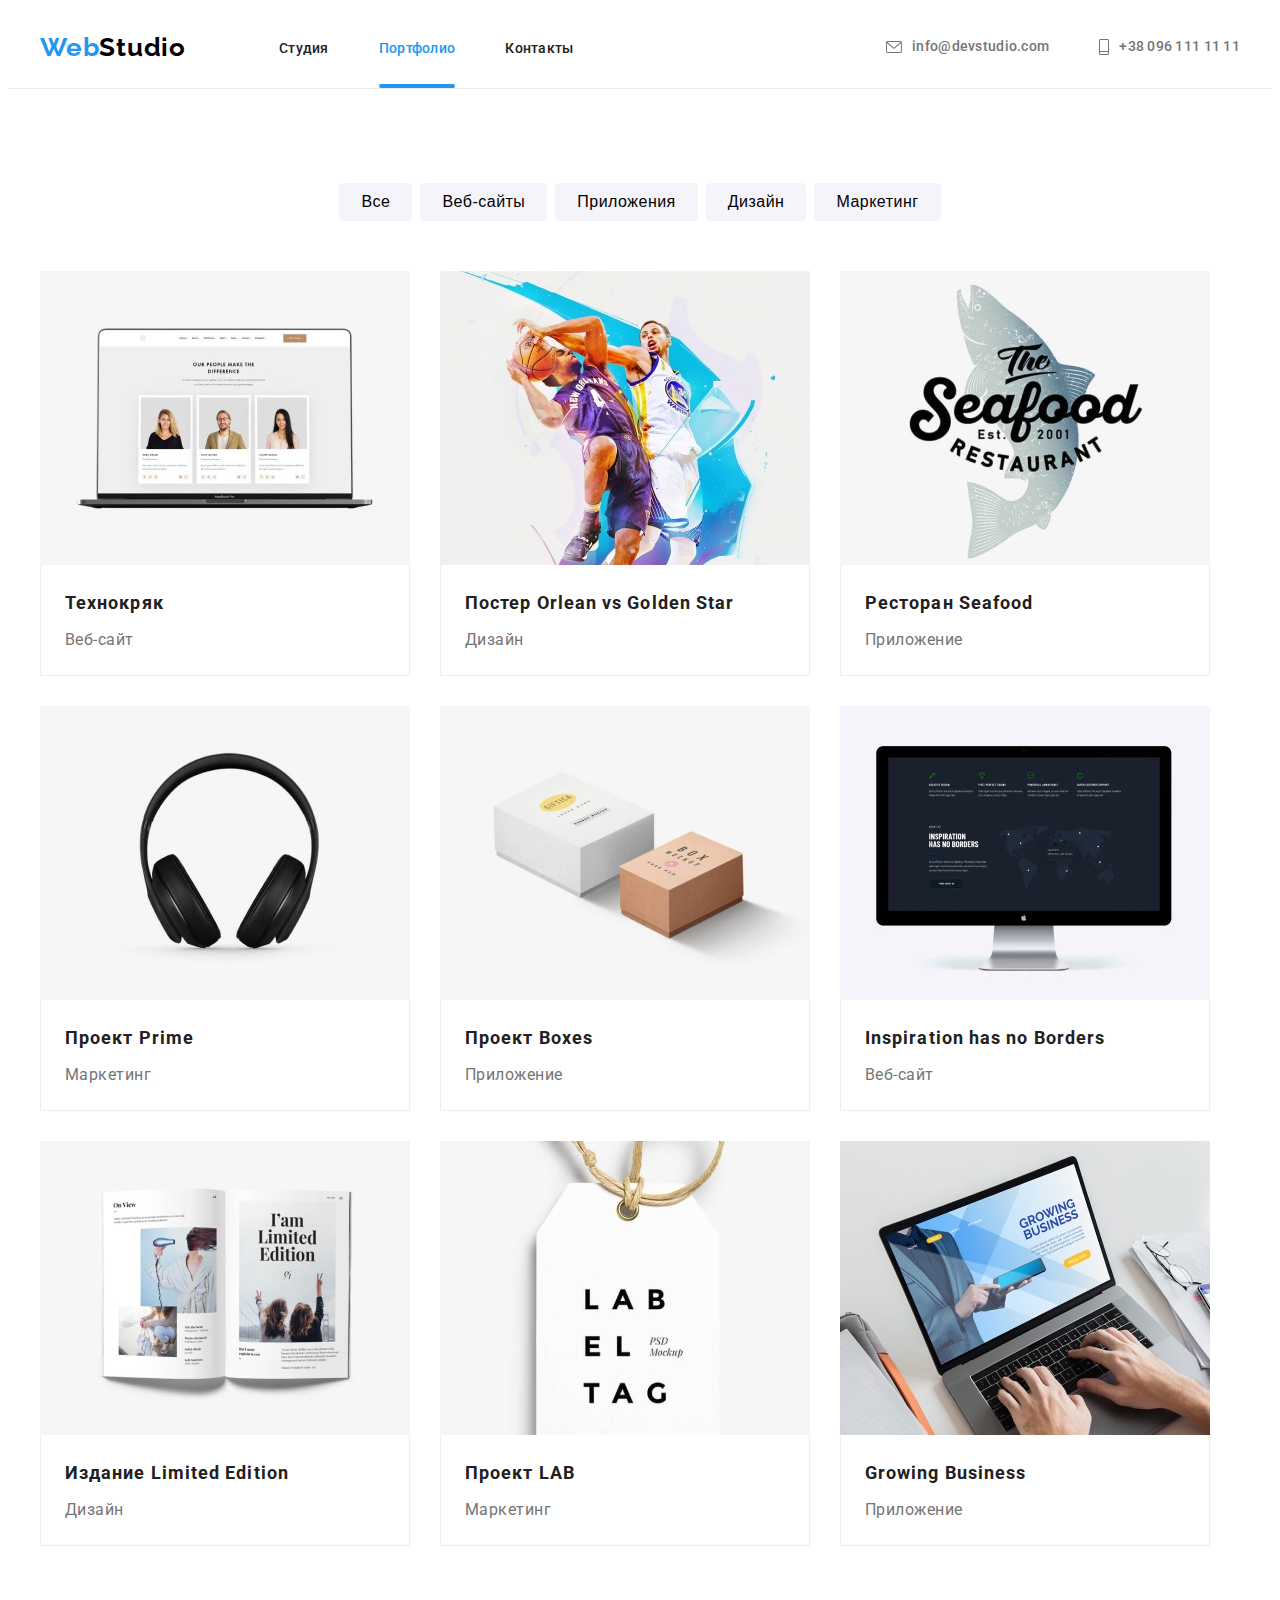
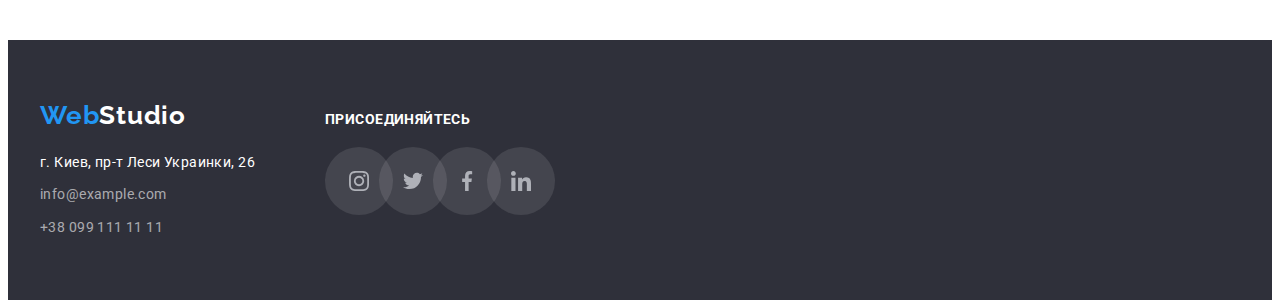
==== portfolio.html @ c86aab71 "Розмітка футер, іконки" ====
<!DOCTYPE html>
<html lang="ru">
<head>
    <meta charset="UTF-8">
    <meta http-equiv="X-UA-Compatible" content="IE=edge">
    <meta name="viewport" content="width=device-width, initial-scale=1.0">
    <title>portfolio</title>
    <link rel="preconnect" href="https://fonts.googleapis.com"> 
    <link rel="preconnect" href="https://fonts.gstatic.com" crossorigin> 
    <link href="https://fonts.googleapis.com/css2?family=Raleway:wght@700&family=Roboto:wght@400;500;700;900&display=swap" rel="stylesheet">
    <link rel="stylesheet" href="https://cdnjs.cloudflare.com/ajax/libs/modern-normalize/1.1.0/modern-normalize.min.css" integrity="sha512-wpPYUAdjBVSE4KJnH1VR1HeZfpl1ub8YT/NKx4PuQ5NmX2tKuGu6U/JRp5y+Y8XG2tV+wKQpNHVUX03MfMFn9Q==" crossorigin="anonymous" referrerpolicy="no-referrer" />
    <link rel="stylesheet" href="./css/styles.css">
</head>
<body>
    <!-- Шапка -->
    <header class="header">
      <div class="container header-container">
        <nav class="header-nav">
          <a href="./index.html" lang="en" class="logo"><span class="web">Web</span>Studio</a>
          <ul class="header-links">
            <li class="header-link"><a class="name-link" href="./index.html">Студия</a></li>
            <li class="header-link"><a class="name-link current" href="./portfolio.html">Портфолио</a></li>
            <li class="header-link"><a class="name-link" href="">Контакты</a></li>
          </ul>
        </nav>
        <ul class="contact-list">
          <li class="contact-item">
          <a class="header-mail-contact" href="mailto:info@devstudio.com"><svg class="contacts-icon-envelope">
            <use href="./images/icons.svg#icon-envelope-new"></use>
        </svg>info@devstudio.com</a>
          </li>
          <li class="contact-item">
           <a class="header-tel-contact" href="tel:+380961111111"><svg class="contacts-icon-smartphone">
            <use href="./images/icons.svg#icon-Vector-2"></use>
        </svg>+38 096 111 11 11</a></li>
        </ul>
    </div>
    </header>
      <!-- Мейн -->
      <main>
          <section class="section-buttons">
        <!--Кнопки-->
        <div class="container">
          <h1 class="invisible-title">Кнопки</h1>
          <ul class="buttons-list">
              <li class="buttons-item"><button type="button" class="button">Все</button></li>
              <li class="buttons-item"><button type="button" class="button">Веб-сайты</button></li>
              <li class="buttons-item"><button type="button" class="button">Приложения</button></li>
              <li class="buttons-item"><button type="button" class="button">Дизайн</button></li>
              <li class="buttons-item"><button type="button" class="button">Маркетинг</button></li>
          </ul> 
          <!--Проекти--> 
          <h2 class="invisible-title">Проекти</h2>
            <ul class="projects-list">
                <li class="project-item">
                  <a href="/" class="project-item-link" target="_blank" rel="noopener noreferrer">
                    <div class="project-item-wrap">
                      <img src="./images/img-project-1.jpg" alt="photo_by_tech" width="370">
                      <p class="project-img-text">Lorem ipsum dolor sit amet consectetur adipisicing elit. Doloribus, necessitatibus, odit ipsum et totam repellendus velit neque mollitia natus saepe ea aliquam reprehenderit iure quia! Minima alias eius magnam eaque.</p>
                    </div>
                    <div class="by-project"><h3 class="project-name">Технокряк</h3>
                    <p class="project-text">Веб-сайт</p></div>
                  </a>
                </li>
                <li class="project-item">
                  <a href="/" class="project-item-link" target="_blank" rel="noopener noreferrer">
                    <div class="project-item-wrap">
                      <img src="./images/img-project-2.jpg" alt="photo_by_poster" width="370">
                      <p class="project-img-text">Lorem ipsum dolor sit amet consectetur adipisicing elit. Doloribus, necessitatibus, odit ipsum et totam repellendus velit neque mollitia natus saepe ea aliquam reprehenderit iure quia! Minima alias eius magnam eaque.</p>
                    </div>
                    <div class="by-project"><h3 class="project-name">Постер <span lang="en">Orlean vs Golden Star</span></h3>
                    <p class="project-text">Дизайн</p></div>
                  </a>
                  </li>
                <li class="project-item">
                  <a href="/" class="project-item-link" target="_blank" rel="noopener noreferrer">
                    <div class="project-item-wrap">
                      <img src="./images/img-project-3.jpg" alt="photo_by_restaurant" width="370">
                      <p class="project-img-text">Lorem ipsum dolor sit amet consectetur adipisicing elit. Doloribus, necessitatibus, odit ipsum et totam repellendus velit neque mollitia natus saepe ea aliquam reprehenderit iure quia! Minima alias eius magnam eaque.</p>
                    </div>
                    <div class="by-project"><h3 class="project-name">Ресторан <span lang="en">Seafood</span></h3>
                    <p class="project-text">Приложение</p></div>
                  </a>
                  </li>
                <li class="project-item">
                  <a href="/" class="project-item-link" target="_blank" rel="noopener noreferrer">
                  <div class="project-item-wrap">
                    <img src="./images/img-project-4.jpg" alt="photo_by_headphone" width="370">
                    <p class="project-img-text">Lorem ipsum dolor sit amet consectetur adipisicing elit. Doloribus, necessitatibus, odit ipsum et totam repellendus velit neque mollitia natus saepe ea aliquam reprehenderit iure quia! Minima alias eius magnam eaque.</p>
                  </div>
                  <div class="by-project"><h3 class="project-name">Проект <span lang="en">Prime</span></h3>
                  <p class="project-text">Маркетинг</p></div>
                </a>
                </li>
                <li class="project-item">
                  <a href="/" class="project-item-link" target="_blank" rel="noopener noreferrer">
                  <div class="project-item-wrap">
                    <img src="./images/img-project-5.jpg" alt="photo_by_boxes" width="370">
                    <p class="project-img-text">Lorem ipsum dolor sit amet consectetur adipisicing elit. Doloribus, necessitatibus, odit ipsum et totam repellendus velit neque mollitia natus saepe ea aliquam reprehenderit iure quia! Minima alias eius magnam eaque.</p>
                  </div>
                  <div class="by-project"><h3 class="project-name">Проект <span lang="en">Boxes</span></h3>
                  <p class="project-text">Приложение</p></div>
                </a>
                </li>
                <li class="project-item">
                  <a href="/" class="project-item-link" target="_blank" rel="noopener noreferrer">
                  <div class="project-item-wrap">
                    <img src="./images/img-project-6.jpg" alt="photo_by_website" width="370">
                    <p class="project-img-text">Lorem ipsum dolor sit amet consectetur adipisicing elit. Doloribus, necessitatibus, odit ipsum et totam repellendus velit neque mollitia natus saepe ea aliquam reprehenderit iure quia! Minima alias eius magnam eaque.</p>
                  </div>
                  <div class="by-project"><h3 lang="en" class="project-name">Inspiration has no Borders</h3>
                  <p class="project-text">Веб-сайт</p></div>
                </a>
                </li>
                <li class="project-item">
                  <a href="/" class="project-item-link" target="_blank" rel="noopener noreferrer">
                  <div class="project-item-wrap">
                    <img src="./images/img-project-7.jpg" alt="photo_by_book" width="370">
                    <p class="project-img-text">Lorem ipsum dolor sit amet consectetur adipisicing elit. Doloribus, necessitatibus, odit ipsum et totam repellendus velit neque mollitia natus saepe ea aliquam reprehenderit iure quia! Minima alias eius magnam eaque.</p>
                  </div>
                  <div class="by-project"><h3 class="project-name">Издание <span lang="en">Limited Edition</span></h3>
                  <p class="project-text">Дизайн</p></div>
                </a>
                </li>
                <li class="project-item">
                  <a href="/" class="project-item-link" target="_blank" rel="noopener noreferrer">
                  <div class="project-item-wrap">
                    <img src="./images/img-project-8.jpg" alt="photo_by_lab" width="370">
                    <p class="project-img-text">Lorem ipsum dolor sit amet consectetur adipisicing elit. Doloribus, necessitatibus, odit ipsum et totam repellendus velit neque mollitia natus saepe ea aliquam reprehenderit iure quia! Minima alias eius magnam eaque.</p>
                  </div>
                  <div class="by-project"><h3 class="project-name">Проект <span lang="en">LAB</span></h3>
                  <p class="project-text">Маркетинг</p></div>
                </a>
                </li>
                <li class="project-item">
                  <a href="/" class="project-item-link" target="_blank" rel="noopener noreferrer">
                  <div class="project-item-wrap">
                    <img src="./images/img-project-9.jpg" alt="photo_by_laptop" width="370">
                    <p class="project-img-text">Lorem ipsum dolor sit amet consectetur adipisicing elit. Doloribus, necessitatibus, odit ipsum et totam repellendus velit neque mollitia natus saepe ea aliquam reprehenderit iure quia! Minima alias eius magnam eaque.</p>
                  </div>
                  <div class="by-project"><h3 lang="en" class="project-name">Growing Business</h3>
                  <p class="project-text">Приложение</p></div>
                </a>
                </li>
            </ul>
        </div>
        </section>
      </main>
      <!-- Футер -->
      <footer class="footer">
        <div class="container footer-container">
            <div class="footer-address">
            <a href="" lang="en" class="logo-footer"><span class="web">Web</span><span class="studio">Studio</span></a>
            <address>
            <ul class="contacts">
              <li class="by-contacts"><a class="map-link" href="https://goo.gl/maps/VNp9f7bhRP9cffX88" target="blank" rel="noopener noreferrer">г. Киев, пр-т Леси Украинки, 26</a></li>
              <li class="by-contacts"><a class="mail-contact" href="mailto:info@example.com">info@example.com</a></li>
              <li class="by-contacts"><a class="tel-contact" href="tel:+380991111111">+38 099 111 11 11</a></li>
            </ul>
          </address>
          </div>
          <div class="footer-social">
            <h3 class="footer-social-title">присоединяйтесь</h3>
            <ul class="social-list">
              <li class="social-item">
                  <a href="" class="social-link footer-social-link" target="_blank" rel="noopener noreferrer">
                      <svg class="social-icon footer-social-icon">
                        <use href="./images/icons.svg#icon-instagram-new"></use>
                      </svg>
                  </a>
              </li>
              <li class="social-item">
                  <a href="" class="social-link footer-social-link" target="_blank" rel="noopener noreferrer">
                      <svg class="social-icon footer-social-icon">
                          <use href="./images/icons.svg#icon-twitter-1"></use>
                      </svg>
                  </a>
              </li>
              <li class="social-item">
                  <a href="" class="social-link footer-social-link" target="_blank" rel="noopener noreferrer">
                      <svg class="social-icon footer-social-icon">
                          <use href="./images/icons.svg#icon-facebook"></use>
                      </svg>
                  </a>
              </li>
              <li class="social-item">
                  <a href="" class="social-link footer-social-link" target="_blank" rel="noopener noreferrer">
                      <svg class="social-icon footer-social-icon">
                          <use href="./images/icons.svg#icon-linkedin"></use>
                      </svg>
                  </a>
              </li>
          </ul>
          </div>
      </div>
      </footer>
</body>
</html>
---- css/styles.css ----
:root {
    --primary-title-color: #212121;
}

:root {
    --primary-text-color: #757575;
}
:root {
    --contact-color: #ffffff;
}
:root {
    --logo-text-color: #2196F3;
}

p, h1, h2, h3, h4, h5, h6 {
    margin: 0;
}

ul {
    margin: 0;
    padding: 0;
}
img {
    display: block;
}

li {
    list-style-type: none;
}



/* невидимі заголовки */

.invisible-title {
    display: none;
    visibility: hidden;
}


/* студія */

body {
    font-family: 'Roboto', sans-serif;
    color: var(--primary-title-color);
}

.section {
    padding-top: 94px;
    padding-bottom: 94px;
}

.slogan 
{
font-weight: 900;
font-size: 44px;
line-height: 1.36;
letter-spacing: 0.06em;
text-transform: uppercase;
text-align: center;
justify-content: center;
color: var(--contact-color);
margin: 0px;
}



.hero {
background-color: #C4C4C4;
padding-top: 200px;
padding-bottom: 200px;
text-align: center;
background-image: linear-gradient(to right, rgba(47, 48, 58, 0.4), rgba(47, 48, 58, 0.4)),
url("../images/bg-image.jpg"); 
max-width: 1600px;
height: 600px;
margin-left: auto;
margin-right: auto;
background-repeat: no-repeat;
background-size: cover;
background-position: center;
}



.btn {
font-weight: bold;
font-size: 16px;
line-height: 1.87;
letter-spacing: 0.06em;
cursor: pointer;
border: none;
color: var(--contact-color);
background-color: var(--logo-text-color);
margin-top: 30px;
justify-content: center;
border-radius: 4px;
padding-top: 10px;
padding-bottom: 10px;
padding-left: 32px;
padding-right: 32px;
}

.btn:hover, .btn:focus {
    color: var(--primary-title-color);
    transition-property: color;
    transition-duration: 250ms;
    transition-timing-function: cubic-bezier(0.4, 0, 0.2, 1);
}

.section-features {
    padding-bottom: 0;
}

.features {
font-weight: bold;
font-size: 14px;
line-height: 1.14;
letter-spacing: 0.03em;
text-transform: uppercase;
margin: 0;
}

/* .features::before {
    content: "";
    display: block;
    height: 120px;
    background-repeat: no-repeat;
    background-size: contain;
    background-position: center;
    background-color: #F5F4FA;
    border-radius: 4px;
    margin-bottom: 30px;
} */


.features-icons {
    display: flex;
    justify-content: center;
    align-items: center;
    background-color: #F5F4FA;
    margin-bottom: 30px;
    width: 270px;
    height: 120px;
    border-radius: 4px;
}


.features-text {
font-weight: normal;
font-size: 14px;
line-height: 1.71;
letter-spacing: 0.03em;
color: var(--primary-text-color);
}



.features-list {
    display: flex;

    /* margin-top: 94px; */
}
/* .features-item:not(:last-child) {
    margin-right: 30px;} */


.features-text {
        margin-top: 10px;}

.features-item {
    width: 270px;

}

.features-item:not(:last-child) {
    margin-right: 30px;
}

.works {
font-weight: bold;
font-size: 36px;
line-height: 1.16;
letter-spacing: 0.03em;
/* margin-top: 94px; */
text-align: center;
}


.about-list {
    display: flex;
    /* margin-bottom: 94px; */
    margin-top: 50px;
}
.about-item:not(:last-child) {
margin-right: 30px;
}


.section-team {
    background: #F5F4FA;
}


.team {
font-weight: bold;
font-size: 36px;
line-height: 1.16;
letter-spacing: 0.03em;
text-align: center;
}

.team-list {
    box-shadow: 0px 1px 3px rgba(0, 0, 0, 0.12), 0px 1px 1px rgba(0, 0, 0, 0.14), 0px 2px 1px rgba(0, 0, 0, 0.2);
    background-color: #ffffff;
}

.team-icon {
font-weight: 500;
font-size: 16px;
line-height: 1.18;
letter-spacing: 0.03em;
}

.team-text {
font-weight: normal;
font-size: 16px;
line-height: 1.18;
letter-spacing: 0.03em;
color: var(--primary-text-color);
margin-bottom: 16px;
}



.team-lists {
    display: flex;
    margin-top: 50px;
    /* padding-bottom: 94px; */
} 

.social-list {
    display: flex;
    justify-content: center;

}

.social-item {
    width: 44px;
    height: 44px;
    margin-right: 10px;
    text-align: center;
    border-radius: 50%;
}

.social-item:last-child {
    margin-right: 0px;
}



.social-link:focus .social-icon, 
.social-link:hover .social-icon  {
    fill: white;
}

.social-link {
   
    padding: 12px;
   
}
.social-link:focus, .social-link:hover {
   background-color: #2196F3;
}

.by-team-list {
    padding-top: 30px;
    padding-bottom: 30px;
    /* padding-bottom: 30px; */
}

.team-list:not(:last-child) {
    margin-right: 30px;
    }
.team-icon {

    margin-bottom: 10px;
    text-align: center;
}
.team-text {
    
    text-align: center;
}



.contacts-map {

    margin-bottom: 9px;
}
.contacts-tel {
    margin-top: 9px;
    padding-bottom: 60px;
}

footer {
    padding-top: 60px;
    padding-bottom: 60px;
    background-color: #2F303A;
}

/* портфоліо */


/* хедер */
.logo {
    font-family: Raleway;
    font-style: normal;
    font-weight: bold;
    font-size: 26px;
    line-height: 1.19;
    letter-spacing: 0.03em;
    color: #000000;
    text-decoration: none;
    margin-right: 93px;
    }

    .web {
        color: var(--logo-text-color);
    }
   


.container {
    width: 1200px;
    padding-left: 15px;
    padding-right: 15px;
    margin: 0 auto;
}

header {
    padding-top: 24px;
    padding-bottom: 25px;
    border-bottom: 1px solid #ECECEC;
}

.header-nav {
    display: flex;
    align-items: center;
}

.header-links {
    display: flex;
}

.contact-list {
    display: flex;
    margin-left: auto;
}

.contact-item {
    text-decoration: none;
}

.contact-item:not(:last-child) {
    margin-right: 50px;
}
.contact-item:hover, .contact-item:focus {
    color: var(--logo-text-color);
}

.header-connect {
    margin-left: auto;
}
.header-container {
    display: flex;
    align-items: center;
}

/* .header-link {
    padding-top: 32px;
    padding-bottom: 32px;
} */


.header-link:not(:last-child) {
    margin-right: 50px;
}

.name-link {
    font-weight: 500;
    font-size: 14px;
    line-height: 1.14;
    letter-spacing: 0.02em;
    color: var(--primary-title-color);
    text-decoration: none;
    transition-property: color;
    transition-duration: 250ms;
    transition-timing-function: cubic-bezier(0.4, 0, 0.2, 1);
    position: relative;
}

.name-link:hover, .name-link:focus {
    color: var(--logo-text-color);
}

.name-link.current {
    color: var(--logo-text-color);
}

.name-link.current::after {
    content: '';
    width: 100%;
    position: absolute;
    height: 4px;
    border-radius: 2px;
    bottom: -32px;
    display: block;
    background-color: var(--logo-text-color);
}


.header-mail-contact, .header-tel-contact {
    font-weight: 500;
    font-size: 14px;
    line-height: 1.14;
    letter-spacing: 0.02em;
    display: flex;
    align-items: center;
    color: var(--primary-text-color);
    text-decoration: none;
    transition-property: color;
   transition-duration: 250ms;
   transition-timing-function: cubic-bezier(0.4, 0, 0.2, 1);

}

.header-mail-contact:hover, .header-mail-contact:focus {
   fill: var(--logo-text-color);
}
.header-mail-contact:hover, .header-mail-contact:focus {
   color: var(--logo-text-color);
 }

.header-tel-contact:hover, .header-tel-contact:focus {
    color: var(--logo-text-color);
}

.header-tel-contact:hover, .header-tel-contact:focus {
    fill: var(--logo-text-color);
    
}

.contacts-icon-envelope {
    width: 16px;
    height: 12px;
    margin-right: 10px;
    fill: currentColor;
}

.contacts-icon-envelope:hover, .contacts-icon-envelope:focus {
    fill:var(--logo-text-color);
} 

.contacts-icon-smartphone {
 width: 10px;
 height: 16px;
 margin-right: 10px;
 fill: currentColor;
}


/* кнопки */


.section-buttons {
    padding-top: 94px;
}


.button {
    display: inline-block;
    font-weight: 500;
    font-size: 16px;
    line-height: 1.62;
    text-align: center;
    letter-spacing: 0.03em;
    background-color: #F5F4FA;
    cursor: pointer;
    border-radius: 4px;
    padding-top: 6px;
    padding-bottom: 6px;
    padding-left: 22px;
    padding-right: 22px;
    border: none;
    transition-property: background-color, color, box-shadow;
    transition-duration: 250ms;
   transition-timing-function: cubic-bezier(0.4, 0, 0.2, 1);
}
.buttons-item:not(:last-child) {
    margin-right: 8px;
}
.buttons-item {
    border: none;
}

.button:hover, button:focus {
    color: var(--contact-color);
    box-shadow: 0px 3px 1px rgba(0, 0, 0, 0.1), 0px 1px 2px rgba(0, 0, 0, 0.08), 0px 2px 2px rgba(0, 0, 0, 0.12);
    background-color: var(--logo-text-color);
}

.buttons-list {
    display: flex;
    justify-content: center;
    margin-bottom: 50px;
}

/* .buttons-list {
    padding-top: 100px;
} */



/* проекти */

.section-projects {
    padding-top: 50px;
}

.project-name {
font-weight: bold;
font-size: 18px;
line-height: 2.0;
letter-spacing: 0.06em;
margin-bottom: 4px;
}

.project-text {
font-weight: normal;
font-size: 16px;
line-height: 1.87;
letter-spacing: 0.03em;
color: var(--primary-text-color);
}

.by-project {
    padding-top: 20px;
    padding-bottom: 20px;
    padding-left: 24px;
    padding-right: 24px;
    border-left: 1px solid #EEEEEE;
    border-bottom: 1px solid #EEEEEE;
    border-right: 1px solid #EEEEEE;

}

.projects-list {
    display: flex;
    flex-wrap: wrap;
    
    padding-bottom: 94px;
}
/* .project-item:not(:last-child) {
    margin-right: 20px;
} */
.project-item {
    flex-basis: calc(100%/3-30px);
    width: 370px;
    margin-right: 30px;
    margin-bottom: 30px;

}
.project-item:hover .project-img-text {
    transform: translateY(0);
}

.project-item-wrap {
    position: relative;
    overflow: hidden;
}
.project-img-text {
    position: absolute;
    top: 0;
    left: 0;
    color: var(--contact-color);
    font-size: 18px;
    line-height: 28px;
    background: rgba(33, 150, 243, 0.9);
    padding: 63px 24px;
    height: 100%;
    transform: translateY(100%);
    transition: transform 250ms cubic-bezier(0.4, 0, 0.2, 1);

}


.about-item-wrap {
    position: relative;
}


.about-item-text {
    position: absolute;
    width: 100%;
    height: 70px;
    top: 224px;
    color: #fff;
    background: rgba(47, 48, 58, 0.8);
    font-weight: bold;
    font-size: 14px;
    line-height: 16px;
    text-align: center;
    letter-spacing: 0.03em;
    text-transform: uppercase;
    display: flex;
    align-items: center;
    justify-content: center;
}







.project-item:nth-child(3n) {
    margin-right: 0;
}
.project-item:nth-last-child(-n + 3) {
    margin-bottom: 0;
}
 .project-item-link {
     text-decoration: none;
     color: var(--primary-title-color);
 }

 .project-item-link {
     display: block;
     transition-property: box-shadow;
    transition-duration: 250ms;
   transition-timing-function: cubic-bezier(0.4, 0, 0.2, 1);
 }

.project-item-link:focus, .project-item-link:hover {
    box-shadow: 0px 1px 3px rgba(0, 0, 0, 0.12), 0px 1px 1px rgba(0, 0, 0, 0.14), 0px 2px 1px rgba(0, 0, 0, 0.2);
}


.client-list {
    display: flex;
    justify-content: center;
    align-items: center;
    box-sizing: border-box;
    border: none;
    margin-top: 50px;
    
}

.client-link {
    display: flex;
    width: 100%;
    height: 100%;
    padding: 16px 32px;
    border: 1px solid #afb1b8;
    border-radius: 4px;
    justify-content: center;
    align-items: center;
    transition-property: border-color;
    transition-duration: 250ms;
    transition-timing-function: cubic-bezier(0.4, 0, 0.2, 1);
}

/* .client-item:hover {
   transition-duration: 2000ms;
} */

.client-icon {
    fill: #AFB1B8;
    transition-property: fill;
    transition-duration: 250ms;
    transition-timing-function: cubic-bezier(0.4, 0, 0.2, 1);
}

.client-link:hover .client-icon, .client-link:focus .client-icon {
    fill: #2196F3;
}


.client-link:hover, .client-link:focus {
    border-color: #2196F3;
    
}

.client-item:not(:last-child) {
    margin-right: 30px;
}

/* .client-list:hover, .client-list:focus {
    fill: var(--logo-text-color);
} */

.clients {
    font-weight: bold;
    font-size: 36px;
    line-height: 1.16;
    letter-spacing: 0.03em;
    /* margin-top: 94px; */
    text-align: center;
    border: 4px;
    }



/* футер */


.footer-address {
    margin-right: 70px;
    font-style: normal;
    font-size: 14px;
    line-height: 1.71;
    letter-spacing: 0.03em;
    }

.logo-footer {
    display: block;
    font-family: Raleway;
    font-style: normal;
    font-weight: bold;
    font-size: 26px;
    line-height: 1.19;
    letter-spacing: 0.03em;
    color: #ffffff;
    text-decoration: none;
    margin-bottom: 20px;
}

.by-contacts:not(:last-child) {
    margin-bottom: 9px;
}

.map-link {
font-style: normal;
font-weight: normal;
font-size: 14px;
line-height: 1.71;
letter-spacing: 0.03em;
color: var(--contact-color);
text-decoration: none;
transition-property: color;
    transition-duration: 250ms;
    transition-timing-function: cubic-bezier(0.4, 0, 0.2, 1);
}

.map-link:hover, .map-link:focus {
    color: var(--logo-text-color);
}


.mail-contact, .tel-contact {
font-style: normal;
font-weight: normal;
font-size: 14px;
line-height: 1.71;
letter-spacing: 0.03em;
color: rgba(255, 255, 255, 0.6);
text-decoration: none;
transition-property: color;
    transition-duration: 250ms;
    transition-timing-function: cubic-bezier(0.4, 0, 0.2, 1);
}
.mail-contact:hover, .mail-contact:focus {
    color: var(--logo-text-color);

}

.tel-contact:hover, .tel-contact:focus {
    color: var(--logo-text-color);
    transition-duration: 250ms;
}


.footer-container {
    display: flex;
    align-items: baseline;
}


.footer-social-title {
    margin-bottom: 20px;
    font-weight: 700;
    font-size: 14px;
    line-height: calc(16 / 14);
    letter-spacing: 0.03em;
    text-transform: uppercase;
    color: #ffffff;}

.social-list {
    display: flex;
justify-content: center;
}


.footer-social-link {
    background: rgba(255, 255, 255, 0.1);
}

.social-link {
    display: flex;
    width: 100%;
    height: 100%;
    justify-content: center;
    align-items: center;
    border-radius: 50%;
    transition-property: background-color;
   transition-duration: 250ms;
   transition-timing-function: cubic-bezier(0.4, 0, 0.2, 1);
}
.footer-social-icon {
    fill: #AFB1B8;
    }


    
.footer-social:not(:last-child) {
    margin-right: 93px;
}

.input-form {
    display: inline-flex;
    justify-content: center;
    align-items: center;
}

.footer-form-input {
    width: 358px;
    padding: 15px 16px;
    background: #2F303A;
    color: var(--contact-color);
    border: 1px solid rgba(255, 255, 255, 0.3);
    box-sizing: border-box;
    filter: drop-shadow(0px 4px 4px rgba(0, 0, 0, 0.15));
    border-radius: 4px;
    margin-right: 12px;
    
}

.btn-form-footer {
    display: inline-flex;
    justify-content: center;
    align-items: center;
    width: 200px;
    height: 50px;
    font-weight: bold;
    letter-spacing: 0.06em;
    background-color: var(--logo-text-color);
    color: var(--contact-color);
    box-shadow: 0px 4px 4px rgba(0, 0, 0, 0.15);
    border-radius: 4px;
    border: none;
    transition-property: background-color, color, box-shadow;
    transition-duration: 250ms;
    transition-timing-function: cubic-bezier(0.4, 0, 0.2, 1);
    /* margin-right: 0px; */
}

.btn-form-footer:focus, .btn-form-footer:hover {
    color: #000;
    box-shadow: 0px 3px 1px rgba(0, 0, 0, 0.1), 0px 1px 2px rgba(0, 0, 0, 0.08), 0px 2px 2px rgba(0, 0, 0, 0.12);
    background-color: #FFFFFF;
}

.btn-form-footer:focus .icon-send, .btn-form-footer:hover .icon-send {
    fill: #000000;
    
}

.icon-send {
    fill: #ffffff;
    margin-left: 10px;
    transition-duration: 250ms;
    transition-timing-function: cubic-bezier(0.4, 0, 0.2, 1);
}

.icon-send:hover, .icon-send:focus {
    fill: #000000;
}


.social-icon {
    width: 20px;
    height: 20px;
    fill: #AFB1B8;
    transition-property: fill;
    transition-duration: 250ms;
    transition-timing-function: cubic-bezier(0.4, 0, 0.2, 1);
}

.social-item {
    width: 44px;
    height: 44px;
    margin-right: 10px;
    
}

.social-item:hover, .social-item:focus {
    transition-duration: 250ms;
    transition-timing-function: cubic-bezier(0.4, 0, 0.2, 1);
}

/* модалка */

.backdrop {
    width: 100vw;
    height: 100vh;
    background: rgba(0, 0, 0, 0.2);
    position: fixed;
    top: 0px;
    transition-property: opacity, visibility;
    transition-duration: 500ms;
    transition-timing-function: cubic-bezier(0.4, 0, 0.2, 1);
}

.modal {
    position: absolute;
    width: 528px;
    min-height: 581px;
    top: 50%;
    left: 50%;
    transform: translate(-50%, -50%);
    background-color: #fff;
    box-shadow: 0px 1px 3px rgba(0, 0, 0, 0.12), 0px 1px 1px rgba(0, 0, 0, 0.14), 0px 2px 1px rgba(0, 0, 0, 0.2);
border-radius: 4px;
}

.btn-modal {
    width: 30px;
    height: 30px;
    background: #FFFFFF;
    fill: #000000;
    border: 1px solid rgba(0, 0, 0, 0.1);
    border-radius: 50%;
    position: absolute;
    top: 8px;
    right: 8px;
    padding: 9px;
    display: flex;
    align-items: center;
    justify-content: center;
}

.backdrop.is-hidden {
    visibility: hidden;
    opacity: 0;
    pointer-events: none;
}

/* form */


.modal-title {
    /* padding-top: 40px; */
    font-weight: bold;
    font-size: 20px;
    line-height: 23px;
    text-align: center;
    letter-spacing: 0.03em;
    color: #212121;
    margin-bottom: 30px;
}

.contact-form {
    padding-top: 40px;
    margin: 0 auto;
    width: 448px;
}

.contact-form-input {
    width: 100%;
    padding: 12px;
    margin-top: 4px;
    border: 1px solid rgba(33, 33, 33, 0.2);
    box-sizing: border-box;
    border-radius: 4px;
}

.contact-form-input:not(:last-child) {
    margin-bottom: 28px;
}

textarea {
    width: 100%;
    resize: none;
    padding: 12px 16px;
    margin-top: 4px;
    border: 1px solid rgba(33, 33, 33, 0.2);
    box-sizing: border-box;
    border-radius: 4px;
}

label {
    display: flex;
    flex-direction: column;
    margin-bottom: 10px;
    color: #757575;
    font-family: inherit;
    font-weight: normal;
    font-size: 12px;
    line-height: 14px;
    letter-spacing: 0.01em;
}
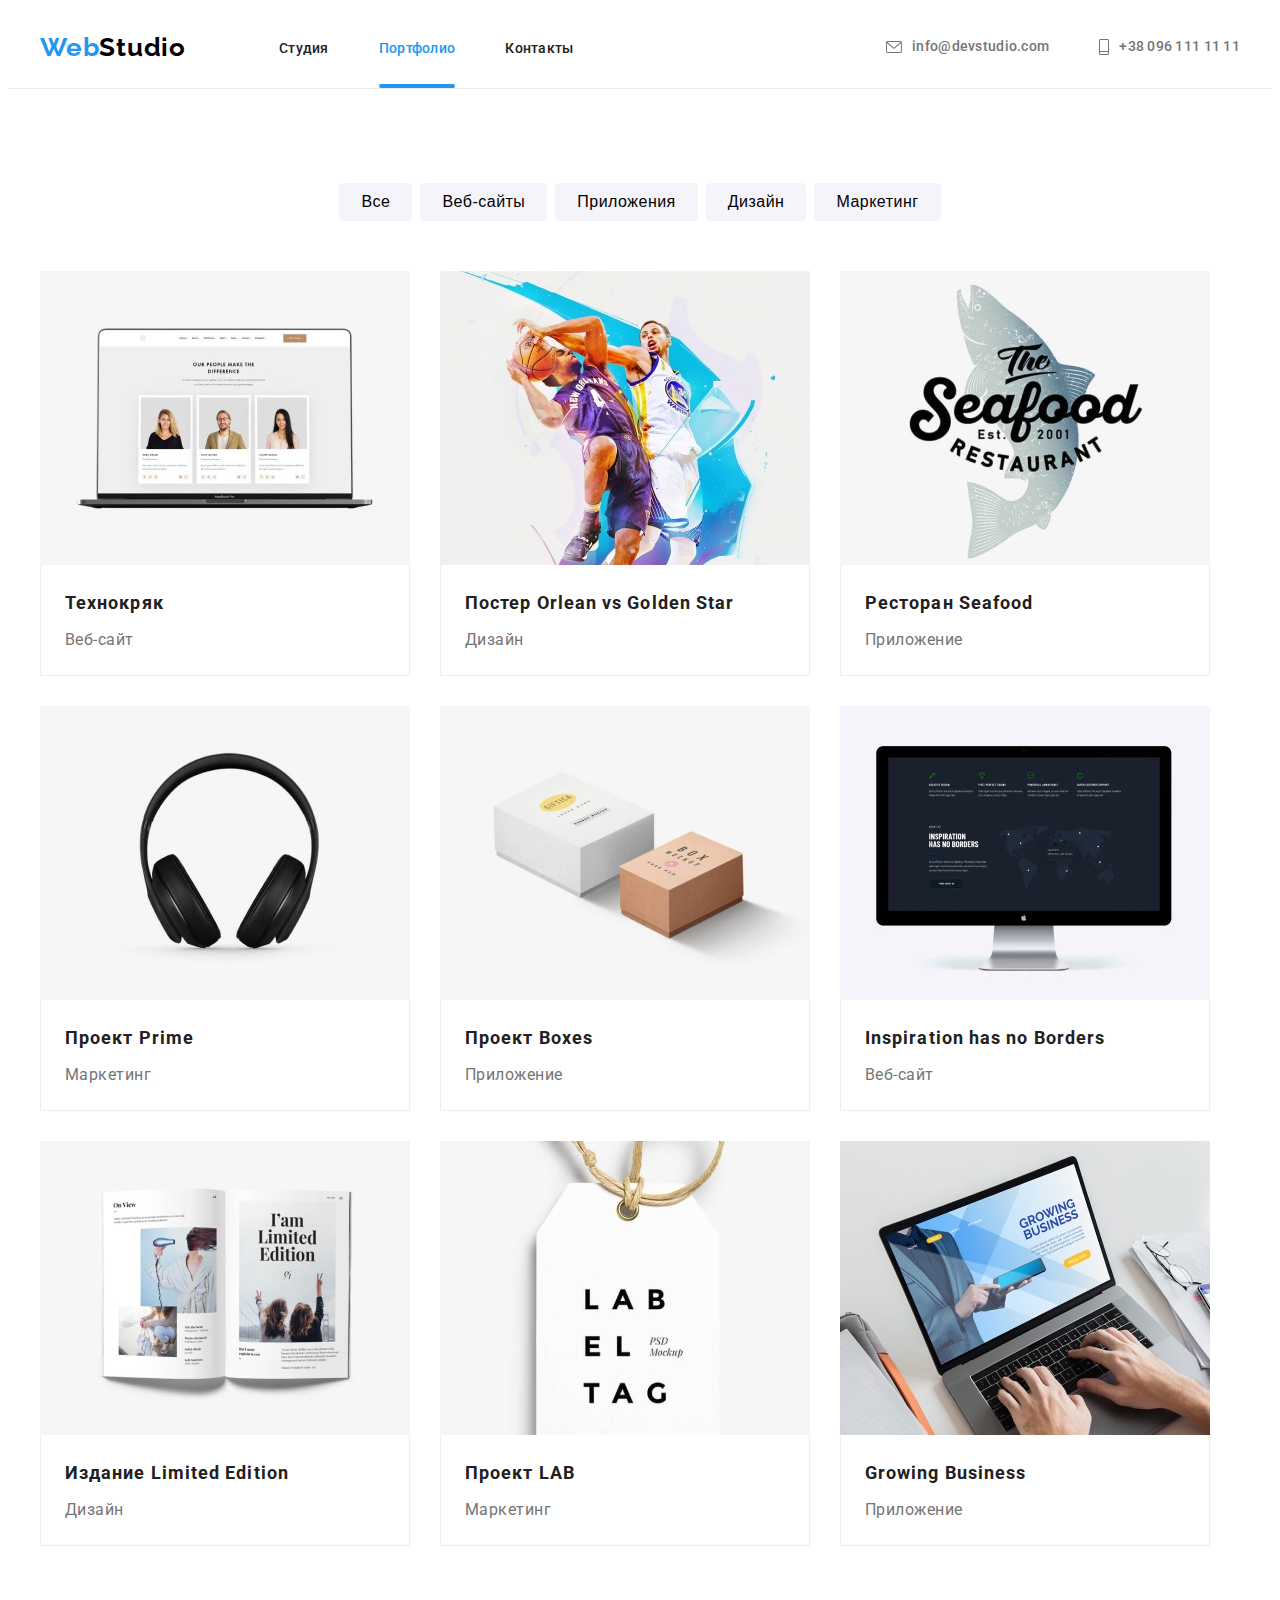
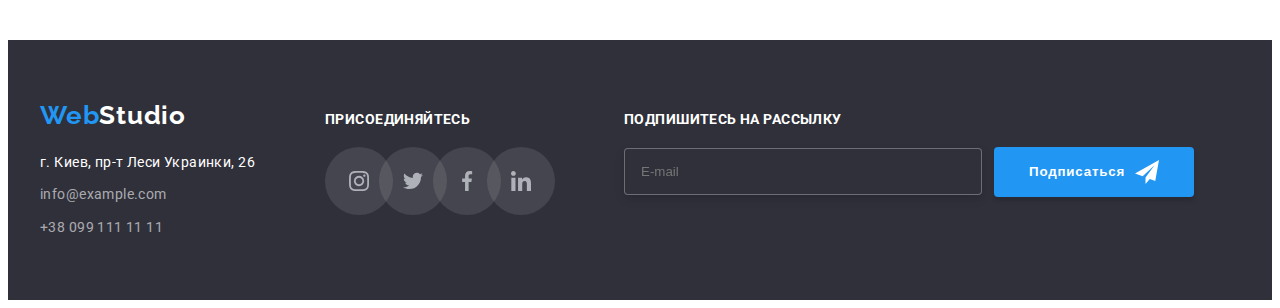
==== commit c46b7c4c: "Пройшов по т/з" ====
--- a/portfolio.html
+++ b/portfolio.html
@@ -192,6 +192,20 @@
               </li>
           </ul>
           </div>
+           <!-- Подпишитесь -->
+        <div class="footer-social">
+          <h3 class="footer-social-title">Подпишитесь на рассылку</h3>
+          <form action="">
+            <div class="input-form">
+            <input class="footer-form-input" name="email" type="email" placeholder="E-mail">
+            <button class="btn-form-footer" type="submit">Подписаться
+              <svg class="icon-send" width="24" height="24" >
+                <use href="./images/icons.svg#icon-icon-send"></use>
+              </svg>
+            </button>
+          </div>
+          </form>
+        </div>
       </div>
       </footer>
 </body>
--- a/css/styles.css
+++ b/css/styles.css
@@ -784,8 +784,14 @@
 .footer-container {
     display: flex;
     align-items: baseline;
-}
-
+    align-content: flex-end;
+}
+
+.footer-social {
+    display: block;
+    justify-content: space-around;
+    align-content: flex-end;
+}
 
 .footer-social-title {
     margin-bottom: 20px;
@@ -829,7 +835,8 @@
 
 .input-form {
     display: inline-flex;
-    justify-content: center;
+    justify-content: flex-end;
+    align-content: flex-end;
     align-items: center;
 }
 
@@ -843,6 +850,7 @@
     filter: drop-shadow(0px 4px 4px rgba(0, 0, 0, 0.15));
     border-radius: 4px;
     margin-right: 12px;
+    outline: none;
     
 }
 
@@ -854,12 +862,13 @@
     height: 50px;
     font-weight: bold;
     letter-spacing: 0.06em;
+    cursor: pointer;
     background-color: var(--logo-text-color);
     color: var(--contact-color);
     box-shadow: 0px 4px 4px rgba(0, 0, 0, 0.15);
     border-radius: 4px;
     border: none;
-    transition-property: background-color, color, box-shadow;
+    transition-property: color, box-shadow;
     transition-duration: 250ms;
     transition-timing-function: cubic-bezier(0.4, 0, 0.2, 1);
     /* margin-right: 0px; */
@@ -868,7 +877,7 @@
 .btn-form-footer:focus, .btn-form-footer:hover {
     color: #000;
     box-shadow: 0px 3px 1px rgba(0, 0, 0, 0.1), 0px 1px 2px rgba(0, 0, 0, 0.08), 0px 2px 2px rgba(0, 0, 0, 0.12);
-    background-color: #FFFFFF;
+
 }
 
 .btn-form-footer:focus .icon-send, .btn-form-footer:hover .icon-send {
@@ -924,7 +933,7 @@
 
 .modal {
     position: absolute;
-    width: 528px;
+    min-width: 528px;
     min-height: 581px;
     top: 50%;
     left: 50%;
@@ -948,7 +957,21 @@
     display: flex;
     align-items: center;
     justify-content: center;
-}
+    cursor: pointer;
+    transition-property: color;
+    transition-duration: 250ms;
+    transition-timing-function: cubic-bezier(0.4, 0, 0.2, 1);
+
+}
+
+.modal-icon-close {
+    fill: currentColor;
+}
+
+.btn-modal:hover, .btn-modal:focus {
+    color: var(--logo-text-color);
+}
+
 
 .backdrop.is-hidden {
     visibility: hidden;
@@ -967,42 +990,65 @@
     text-align: center;
     letter-spacing: 0.03em;
     color: #212121;
-    margin-bottom: 30px;
+    margin-bottom: 12px;
 }
 
 .contact-form {
-    padding-top: 40px;
-    margin: 0 auto;
-    width: 448px;
+    display: flex;
+flex-direction: column;
+padding: 40px;
 }
 
 .contact-form-input {
     width: 100%;
-    padding: 12px;
-    margin-top: 4px;
+    padding-left: 42px;
+    padding-top: 12px;
+    padding-bottom: 12px;
+    color: #212121;
     border: 1px solid rgba(33, 33, 33, 0.2);
     box-sizing: border-box;
     border-radius: 4px;
-}
-
-.contact-form-input:not(:last-child) {
-    margin-bottom: 28px;
-}
-
-textarea {
+    transition-property: border-color, fill;
+    transition-duration: 250ms;
+    transition-timing-function: cubic-bezier(0.4, 0, 0.2, 1);
+}
+
+
+.contact-form-input:focus + .form-icon, .contact-form-input:hover + .form-icon {
+    fill: var(--logo-text-color);
+}
+
+.contact-form-input:hover, .contact-form-input:focus {
+    border: 1px solid #2196F3;
+    outline: none;
+    }
+
+
+.textarea-label {
     width: 100%;
     resize: none;
     padding: 12px 16px;
     margin-top: 4px;
+    margin-bottom: 20px;
     border: 1px solid rgba(33, 33, 33, 0.2);
     box-sizing: border-box;
     border-radius: 4px;
-}
-
-label {
+    outline: none;
+    transition-property: border-color;
+    transition-duration: 250ms;
+    transition-timing-function: cubic-bezier(0.4, 0, 0.2, 1);
+}
+
+.textarea-label:hover, .textarea-label:focus {
+    border: 1px solid #2196F3;
+
+}
+
+
+.contact-form-label {
     display: flex;
     flex-direction: column;
-    margin-bottom: 10px;
+
     color: #757575;
     font-family: inherit;
     font-weight: normal;
@@ -1011,3 +1057,104 @@
     letter-spacing: 0.01em;
 }
 
+.form-input-wrap {
+    display: block;
+    position: relative;
+    margin-top: 4px;
+    margin-bottom: 10px;
+}
+
+
+.form-icon {
+    position: absolute;
+    fill: #212121;
+    top: 50%;
+    left: 15px;
+    pointer-events: none;
+    width: 18px;
+    height: 18px;
+    transition-property: fill;
+    transition-duration: 250ms;
+    transition-timing-function: cubic-bezier(0.4, 0, 0.2, 1);
+    transform: translateY(-50%);
+}
+
+
+.visually-hidden {
+    position: absolute;
+    white-space: nowrap;
+    width: 1px;
+    height: 1px;
+    overflow: hidden;
+    border: 0;
+    padding: 0;
+    clip: rect(0 0 0 0);
+    clip-path: inset(50%);
+    margin: -1px;
+}
+
+
+.modal-form-checkbox-label {
+    display: flex;
+    justify-content: center;
+    align-items: center;
+    margin-bottom: 30px;
+    font-size: 14px;
+    line-height: 1.71;
+    letter-spacing: 0.03em;
+    color: var(--primary-text-color);
+    cursor: pointer;
+}
+
+.modal-form-checkbox-label::before {
+    display: block;
+    content: '';
+    width: 16px;
+    height: 15px;
+    margin-right: 7px;
+    cursor: pointer;
+    border: 2px solid #757575;
+    border-radius: 2px;
+    }
+
+.modal-form-checkbox:checked + .modal-form-checkbox-label::before {
+    border: none;
+    background-image: url(../images/icon\ check.svg);
+}
+
+.modal-form-checkbox:focus + .modal-form-checkbox-label::before {
+    outline: 1px solid #2196F3;
+}
+
+.modal-form-link {
+    text-decoration: underline;
+    color: #2196F3;
+    margin-left: 5px;
+}
+
+.modal-form-button {
+    align-self: center;
+    min-width: 200px;
+    min-height: 50px;
+    border: 0;
+    border-radius: 4px;
+    font-weight: 700;
+    font-size: 16px;
+    line-height: 1.88;
+    letter-spacing: 0.06em;
+    cursor: pointer;
+    color: var(--contact-color);
+    background-color: var(--logo-text-color);
+    box-shadow: 0px 4px 4px rgba(0, 0, 0, 0.15);
+    transition-property: background-color;
+    transition-duration: 250ms;
+    transition-timing-function: cubic-bezier(0.4, 0, 0.2, 1);
+}
+
+.modal-form-button:hover, .modal-form-button:focus {
+    color: var(--primary-title-color);
+}
+
+
+
+
